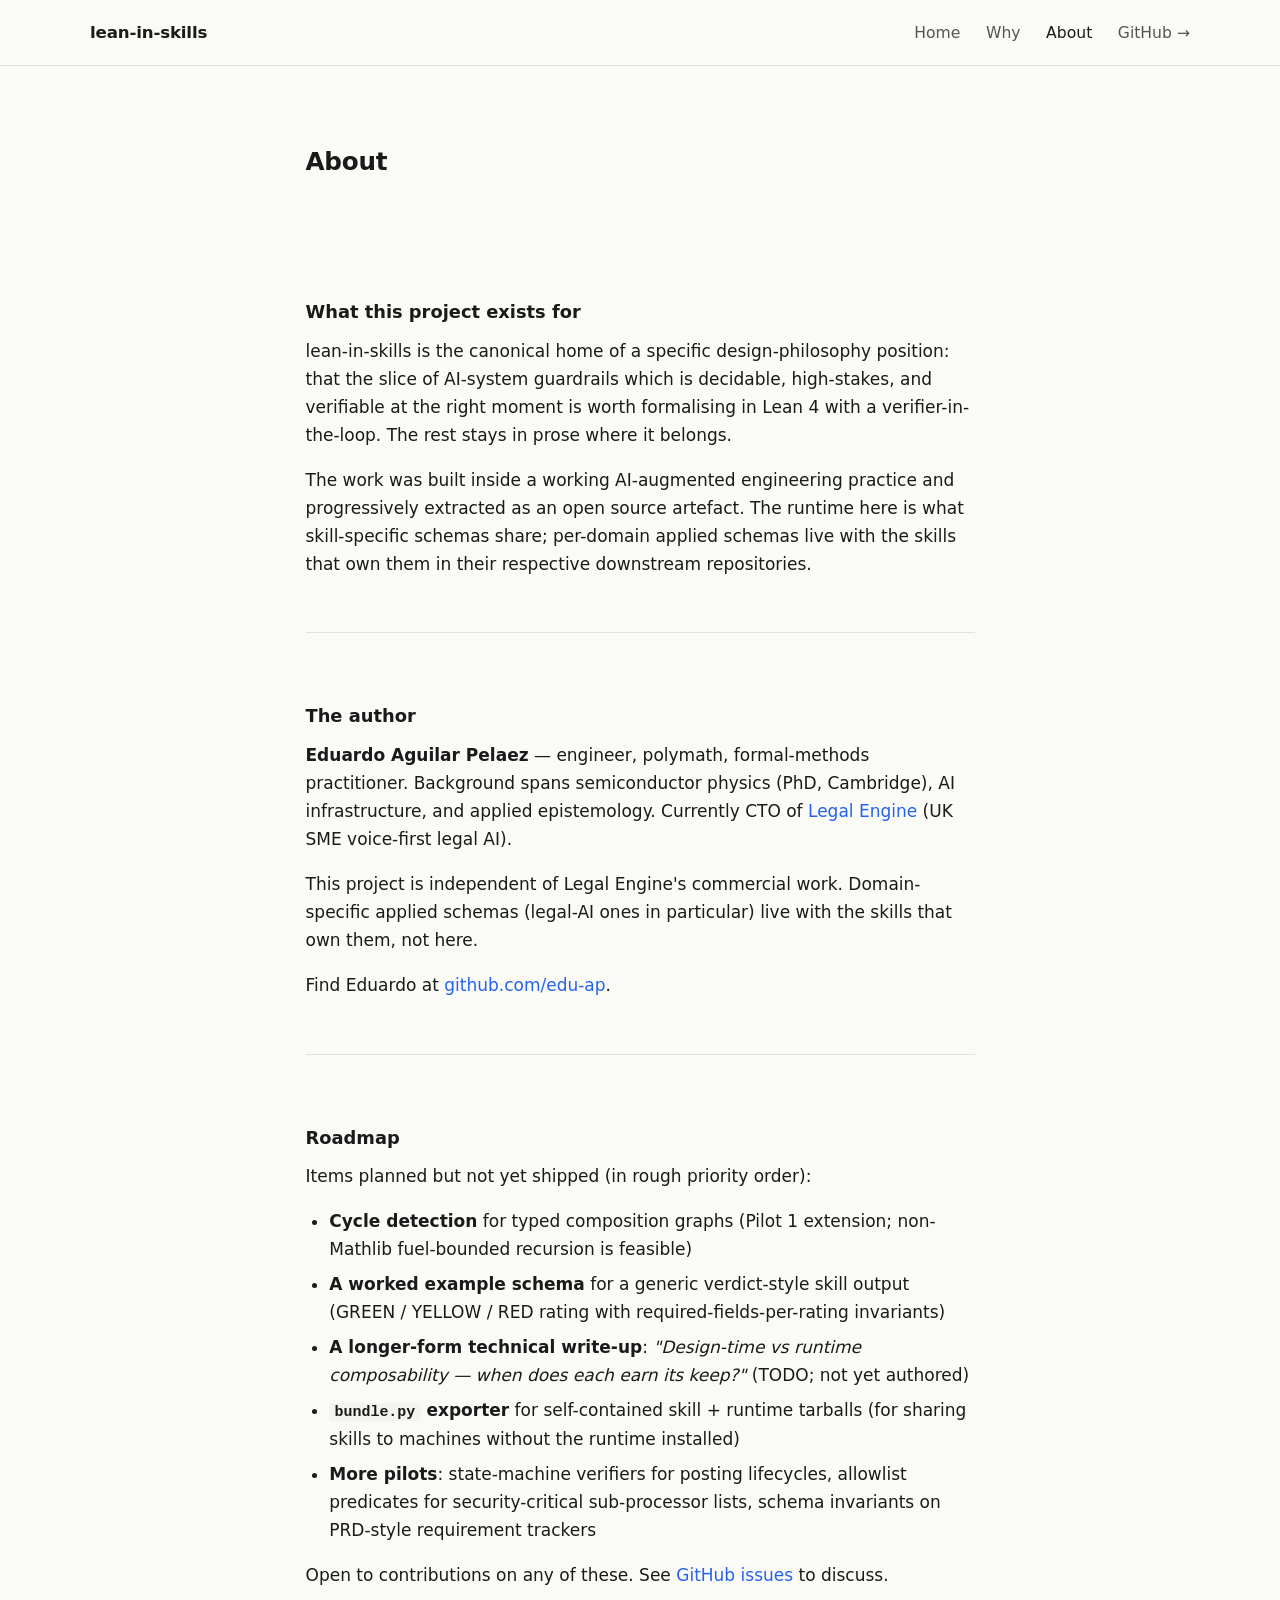
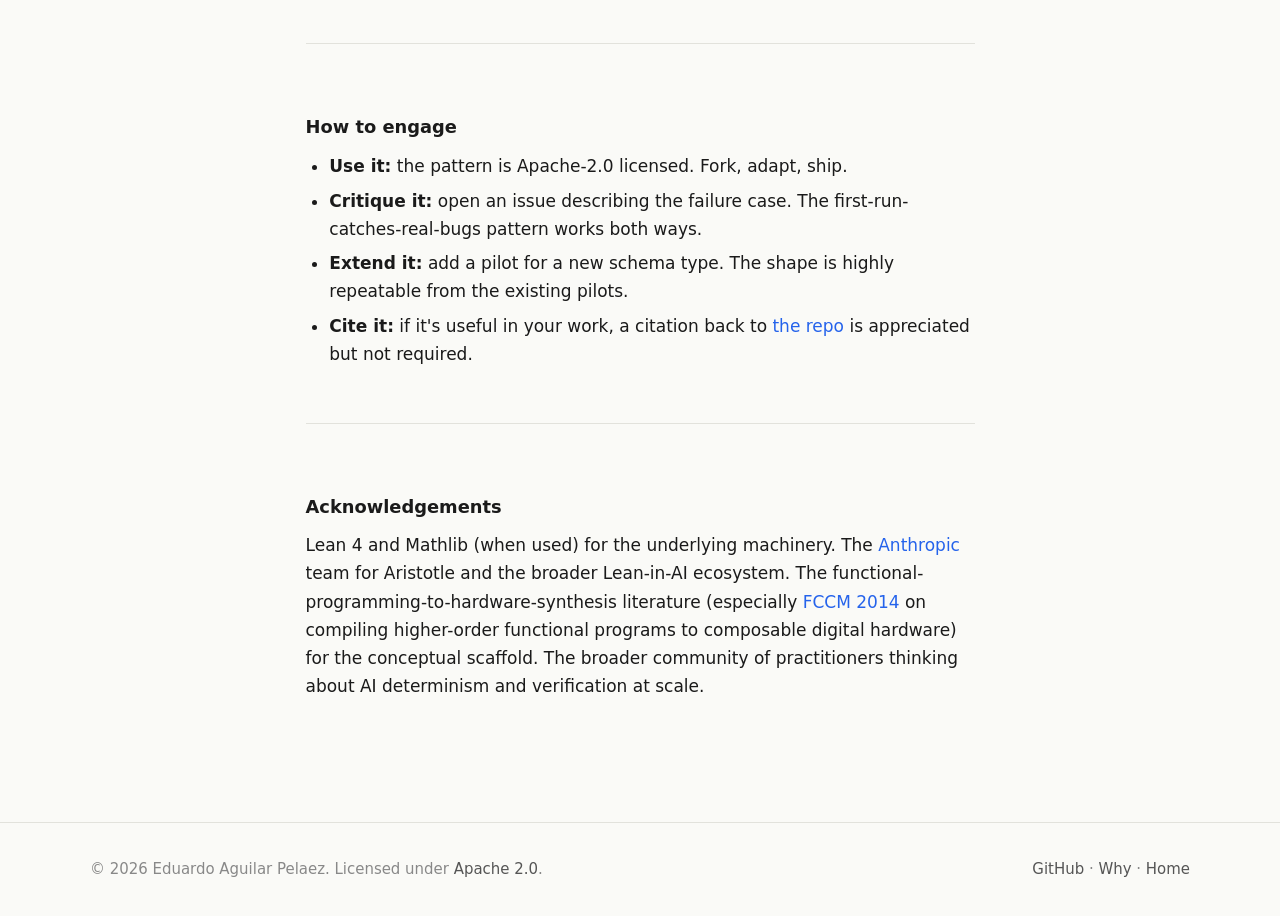
==== docs/about.html @ e6b14271 "feat(site): v0.1 of GitHub Pages site under docs/ Four pages and a stylesheet for serving at lean-in" ====
<!DOCTYPE html>
<html lang="en-GB">
<head>
<meta charset="utf-8" />
<meta name="viewport" content="width=device-width, initial-scale=1" />
<title>About · lean-in-skills</title>
<meta name="description" content="The project's origin, the author, and the roadmap." />
<link rel="stylesheet" href="style.css" />
<link rel="icon" href="data:image/svg+xml,%3Csvg xmlns='http://www.w3.org/2000/svg' viewBox='0 0 100 100'%3E%3Crect width='100' height='100' rx='15' fill='%232563eb'/%3E%3Ctext x='50' y='66' font-family='monospace' font-size='52' fill='white' text-anchor='middle' font-weight='600'%3Eλ%3C/text%3E%3C/svg%3E" />
</head>
<body>

<nav class="top">
  <div class="inner">
    <div class="brand"><a href="/">lean-in-skills</a></div>
    <div class="links">
      <a href="/">Home</a>
      <a href="/why.html">Why</a>
      <a href="/about.html" class="active">About</a>
      <a href="https://github.com/edu-ap/lean-in-skills" target="_blank" rel="noopener">GitHub →</a>
    </div>
  </div>
</nav>

<main class="narrow">

<section style="border: none; padding-top: 2rem;">
  <h2>About</h2>
</section>

<section>
  <h3>What this project exists for</h3>
  <p>lean-in-skills is the canonical home of a specific design-philosophy position: that the slice of AI-system guardrails which is decidable, high-stakes, and verifiable at the right moment is worth formalising in Lean 4 with a verifier-in-the-loop. The rest stays in prose where it belongs.</p>
  <p>The work was built inside a working AI-augmented engineering practice and progressively extracted as an open source artefact. The runtime here is what skill-specific schemas share; per-domain applied schemas live with the skills that own them in their respective downstream repositories.</p>
</section>

<section>
  <h3>The author</h3>
  <p><strong>Eduardo Aguilar Pelaez</strong> — engineer, polymath, formal-methods practitioner. Background spans semiconductor physics (PhD, Cambridge), AI infrastructure, and applied epistemology. Currently CTO of <a href="https://legalengine.co.uk" target="_blank" rel="noopener">Legal Engine</a> (UK SME voice-first legal AI).</p>
  <p>This project is independent of Legal Engine's commercial work. Domain-specific applied schemas (legal-AI ones in particular) live with the skills that own them, not here.</p>
  <p>Find Eduardo at <a href="https://github.com/edu-ap" target="_blank" rel="noopener">github.com/edu-ap</a>.</p>
</section>

<section>
  <h3>Roadmap</h3>
  <p>Items planned but not yet shipped (in rough priority order):</p>
  <ul>
    <li><strong>Cycle detection</strong> for typed composition graphs (Pilot 1 extension; non-Mathlib fuel-bounded recursion is feasible)</li>
    <li><strong>A worked example schema</strong> for a generic verdict-style skill output (GREEN / YELLOW / RED rating with required-fields-per-rating invariants)</li>
    <li><strong>A longer-form technical write-up</strong>: <em>"Design-time vs runtime composability — when does each earn its keep?"</em> (TODO; not yet authored)</li>
    <li><strong><code>bundle.py</code> exporter</strong> for self-contained skill + runtime tarballs (for sharing skills to machines without the runtime installed)</li>
    <li><strong>More pilots</strong>: state-machine verifiers for posting lifecycles, allowlist predicates for security-critical sub-processor lists, schema invariants on PRD-style requirement trackers</li>
  </ul>
  <p>Open to contributions on any of these. See <a href="https://github.com/edu-ap/lean-in-skills/issues" target="_blank" rel="noopener">GitHub issues</a> to discuss.</p>
</section>

<section>
  <h3>How to engage</h3>
  <ul>
    <li><strong>Use it:</strong> the pattern is Apache-2.0 licensed. Fork, adapt, ship.</li>
    <li><strong>Critique it:</strong> open an issue describing the failure case. The first-run-catches-real-bugs pattern works both ways.</li>
    <li><strong>Extend it:</strong> add a pilot for a new schema type. The shape is highly repeatable from the existing pilots.</li>
    <li><strong>Cite it:</strong> if it's useful in your work, a citation back to <a href="https://github.com/edu-ap/lean-in-skills" target="_blank" rel="noopener">the repo</a> is appreciated but not required.</li>
  </ul>
</section>

<section>
  <h3>Acknowledgements</h3>
  <p>Lean 4 and Mathlib (when used) for the underlying machinery. The <a href="https://www.anthropic.com" target="_blank" rel="noopener">Anthropic</a> team for Aristotle and the broader Lean-in-AI ecosystem. The functional-programming-to-hardware-synthesis literature (especially <a href="https://doi.org/10.1109/FCCM.2014.69" target="_blank" rel="noopener">FCCM 2014</a> on compiling higher-order functional programs to composable digital hardware) for the conceptual scaffold. The broader community of practitioners thinking about AI determinism and verification at scale.</p>
</section>

</main>

<footer>
  <div class="inner">
    <div>
      © 2026 Eduardo Aguilar Pelaez. Licensed under
      <a href="https://github.com/edu-ap/lean-in-skills/blob/main/LICENSE" target="_blank" rel="noopener">Apache 2.0</a>.
    </div>
    <div>
      <a href="https://github.com/edu-ap/lean-in-skills" target="_blank" rel="noopener">GitHub</a> ·
      <a href="/why.html">Why</a> ·
      <a href="/">Home</a>
    </div>
  </div>
</footer>

</body>
</html>
---- docs/style.css ----
/* lean-in-skills · site styles · v0.1 */

:root {
  --bg: #fafaf7;
  --fg: #1a1a1a;
  --muted: #555;
  --subtle: #888;
  --border: #e2e2dc;
  --accent: #2563eb;
  --accent-soft: #eaf0fe;
  --code-bg: #f4f4ee;
  --content-max: 68ch;
  --mono: ui-monospace, "SF Mono", Menlo, Consolas, "Liberation Mono", monospace;
  --sans: -apple-system, BlinkMacSystemFont, "Segoe UI", system-ui, Roboto,
          "Helvetica Neue", Arial, sans-serif;
}

* { box-sizing: border-box; }

html, body {
  margin: 0;
  padding: 0;
  background: var(--bg);
  color: var(--fg);
  font-family: var(--sans);
  font-size: 17px;
  line-height: 1.65;
  -webkit-font-smoothing: antialiased;
}

a { color: var(--accent); text-decoration: none; }
a:hover { text-decoration: underline; }

/* Nav */

nav.top {
  border-bottom: 1px solid var(--border);
  background: var(--bg);
  padding: 1.1rem 1.5rem;
  position: sticky;
  top: 0;
  z-index: 10;
}
nav.top .inner {
  max-width: 1100px;
  margin: 0 auto;
  display: flex;
  justify-content: space-between;
  align-items: baseline;
  gap: 2rem;
}
nav.top .brand {
  font-weight: 600;
  color: var(--fg);
  font-size: 0.98rem;
  letter-spacing: -0.01em;
}
nav.top .brand a { color: inherit; }
nav.top .links { display: flex; gap: 1.5rem; }
nav.top .links a {
  color: var(--muted);
  font-size: 0.92rem;
}
nav.top .links a:hover { color: var(--fg); text-decoration: none; }
nav.top .links a.active { color: var(--fg); font-weight: 500; }

/* Main */

main {
  max-width: 1100px;
  margin: 0 auto;
  padding: 2.5rem 1.5rem 4rem;
}

main.narrow { max-width: 720px; }

.hero {
  padding: 3rem 0 2rem;
  border-bottom: 1px solid var(--border);
}
.hero h1 {
  margin: 0 0 0.5rem;
  font-size: 2.1rem;
  font-weight: 600;
  letter-spacing: -0.02em;
  line-height: 1.15;
}
.hero .tagline {
  margin: 0 0 1.5rem;
  font-size: 1.05rem;
  color: var(--muted);
  max-width: 60ch;
}
.hero .thesis-callout {
  margin: 1.5rem 0;
  padding: 1.2rem 1.5rem;
  background: var(--accent-soft);
  border-left: 3px solid var(--accent);
  border-radius: 4px;
  font-size: 1.05rem;
  line-height: 1.5;
  color: #1f3a8a;
  max-width: 60ch;
}
.hero .cta-row {
  display: flex;
  gap: 1rem;
  margin-top: 1.8rem;
  flex-wrap: wrap;
}
.cta {
  display: inline-block;
  padding: 0.6rem 1.2rem;
  background: var(--accent);
  color: white;
  border-radius: 4px;
  font-size: 0.95rem;
  font-weight: 500;
  border: 1px solid var(--accent);
  transition: transform 0.1s, box-shadow 0.1s;
}
.cta:hover {
  background: #1d4ed8;
  text-decoration: none;
  transform: translateY(-1px);
  box-shadow: 0 2px 4px rgba(37, 99, 235, 0.2);
}
.cta.secondary {
  background: var(--bg);
  color: var(--accent);
  border: 1px solid var(--border);
}
.cta.secondary:hover {
  background: var(--accent-soft);
  border-color: var(--accent);
}

/* Sections */

section { padding: 2.2rem 0; border-bottom: 1px solid var(--border); }
section:last-of-type { border-bottom: none; }
section h2 {
  margin: 0 0 0.5rem;
  font-size: 1.45rem;
  font-weight: 600;
  letter-spacing: -0.01em;
}
section h3 {
  margin: 1.8rem 0 0.6rem;
  font-size: 1.05rem;
  font-weight: 600;
  color: var(--fg);
}
section p { margin: 0 0 1rem; max-width: var(--content-max); }
section ul, section ol { max-width: var(--content-max); margin: 0 0 1rem; padding-left: 1.4rem; }
section li { margin-bottom: 0.4rem; }

/* Audience pills */

.audience {
  display: flex;
  flex-wrap: wrap;
  gap: 0.6rem;
  margin: 1rem 0;
}
.audience .pill {
  background: white;
  border: 1px solid var(--border);
  padding: 0.4rem 0.85rem;
  border-radius: 999px;
  font-size: 0.85rem;
  color: var(--muted);
}

/* Code + diagram */

code {
  font-family: var(--mono);
  font-size: 0.88em;
  background: var(--code-bg);
  padding: 0.1em 0.35em;
  border-radius: 3px;
}
pre {
  background: var(--code-bg);
  border: 1px solid var(--border);
  padding: 1rem 1.2rem;
  border-radius: 4px;
  overflow-x: auto;
  font-size: 0.85rem;
  line-height: 1.55;
}
pre code { background: transparent; padding: 0; font-size: inherit; }

.diagram {
  font-family: var(--mono);
  font-size: 0.78rem;
  line-height: 1.4;
  background: white;
  border: 1px solid var(--border);
  border-radius: 4px;
  padding: 1.2rem 1.5rem;
  margin: 1.5rem 0;
  overflow-x: auto;
  white-space: pre;
  color: var(--fg);
}

/* Comparison table */

.compare-grid {
  display: grid;
  grid-template-columns: 1fr 1fr;
  gap: 1.2rem;
  margin: 1.5rem 0;
}
.compare-card {
  background: white;
  border: 1px solid var(--border);
  border-radius: 4px;
  padding: 1.2rem 1.4rem;
}
.compare-card h4 {
  margin: 0 0 0.6rem;
  font-size: 0.92rem;
  text-transform: uppercase;
  letter-spacing: 0.05em;
  color: var(--subtle);
  font-weight: 600;
}
.compare-card.runtime { border-top: 3px solid #d97706; }
.compare-card.design { border-top: 3px solid var(--accent); }
.compare-card ul { margin: 0; padding-left: 1.2rem; }
.compare-card li { font-size: 0.95rem; margin-bottom: 0.4rem; }

@media (max-width: 720px) {
  .compare-grid { grid-template-columns: 1fr; }
}

/* Table */

table.std {
  width: 100%;
  border-collapse: collapse;
  margin: 1.2rem 0;
  font-size: 0.95rem;
  background: white;
  border: 1px solid var(--border);
  border-radius: 4px;
  overflow: hidden;
}
table.std th, table.std td {
  padding: 0.7rem 1rem;
  text-align: left;
  border-bottom: 1px solid var(--border);
  vertical-align: top;
}
table.std th {
  background: #f5f5ef;
  font-weight: 600;
  font-size: 0.88rem;
  text-transform: uppercase;
  letter-spacing: 0.04em;
  color: var(--muted);
}
table.std tr:last-child td { border-bottom: none; }

/* Footer */

footer {
  border-top: 1px solid var(--border);
  padding: 2rem 1.5rem;
  font-size: 0.88rem;
  color: var(--subtle);
  background: var(--bg);
}
footer .inner {
  max-width: 1100px;
  margin: 0 auto;
  display: flex;
  flex-wrap: wrap;
  gap: 2rem;
  justify-content: space-between;
}
footer a { color: var(--muted); }
footer a:hover { color: var(--fg); }

/* Misc */

.muted { color: var(--muted); }
.subtle { color: var(--subtle); }
hr { border: none; border-top: 1px solid var(--border); margin: 2rem 0; }
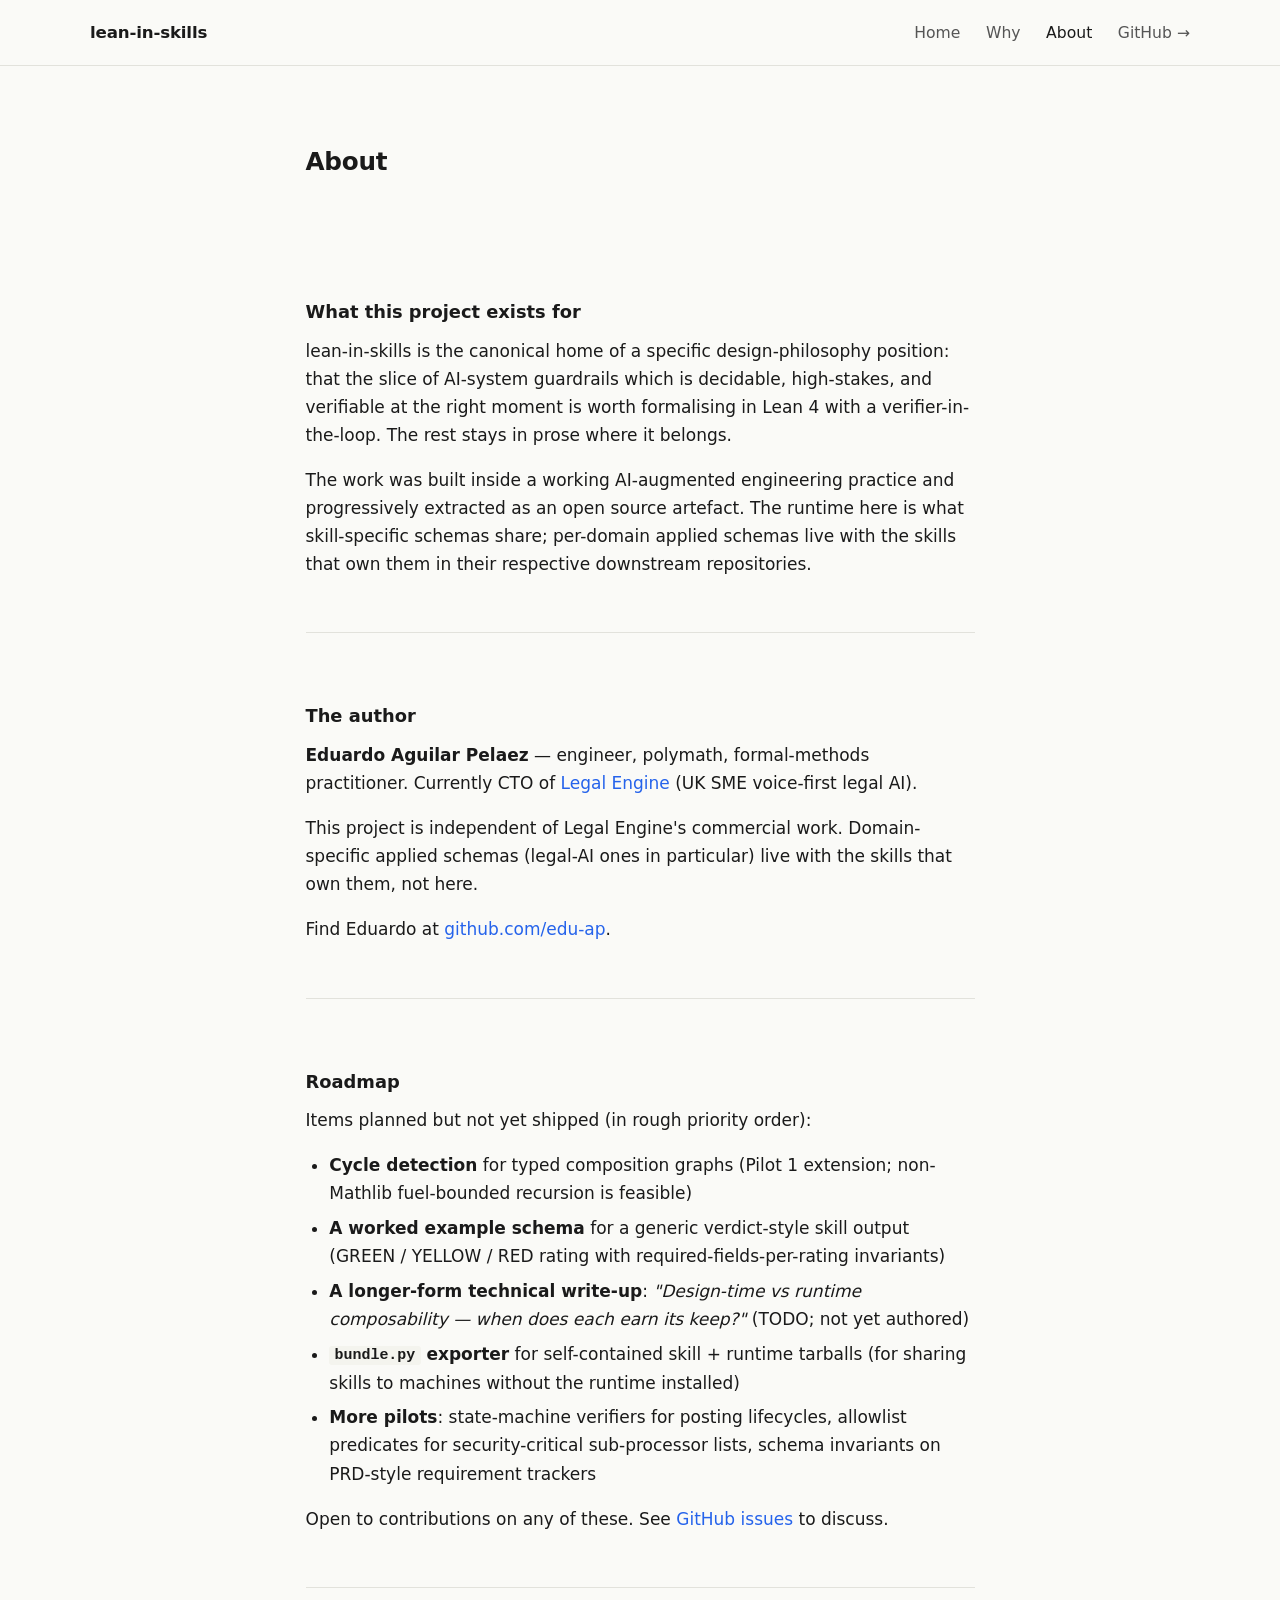
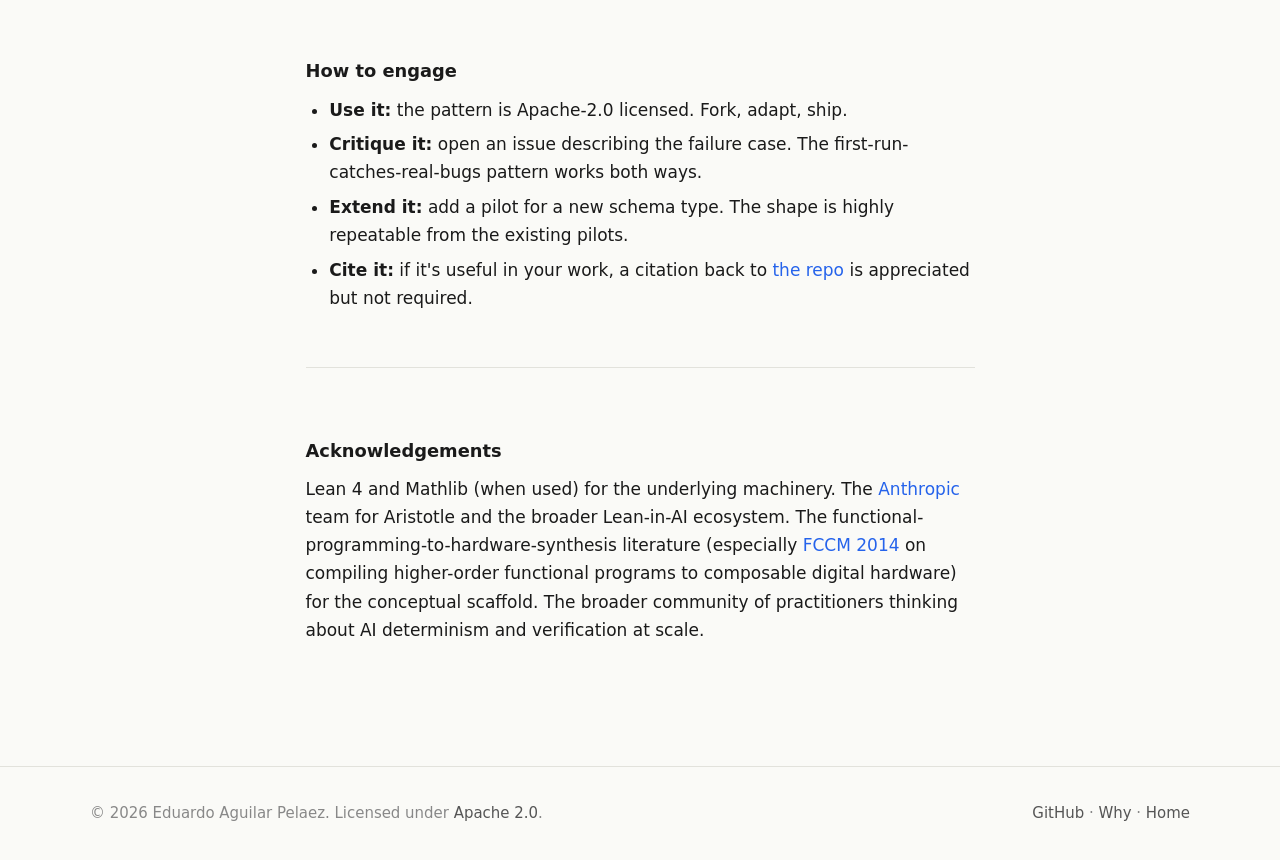
==== commit 2766ae0a: "fix(about): remove fabricated 'PhD, Cambridge' biographical claim The author bio incorrectly stated " ====
--- a/docs/about.html
+++ b/docs/about.html
@@ -36,7 +36,7 @@
 
 <section>
   <h3>The author</h3>
-  <p><strong>Eduardo Aguilar Pelaez</strong> — engineer, polymath, formal-methods practitioner. Background spans semiconductor physics (PhD, Cambridge), AI infrastructure, and applied epistemology. Currently CTO of <a href="https://legalengine.co.uk" target="_blank" rel="noopener">Legal Engine</a> (UK SME voice-first legal AI).</p>
+  <p><strong>Eduardo Aguilar Pelaez</strong> — engineer, polymath, formal-methods practitioner. Currently CTO of <a href="https://legalengine.co.uk" target="_blank" rel="noopener">Legal Engine</a> (UK SME voice-first legal AI).</p>
   <p>This project is independent of Legal Engine's commercial work. Domain-specific applied schemas (legal-AI ones in particular) live with the skills that own them, not here.</p>
   <p>Find Eduardo at <a href="https://github.com/edu-ap" target="_blank" rel="noopener">github.com/edu-ap</a>.</p>
 </section>
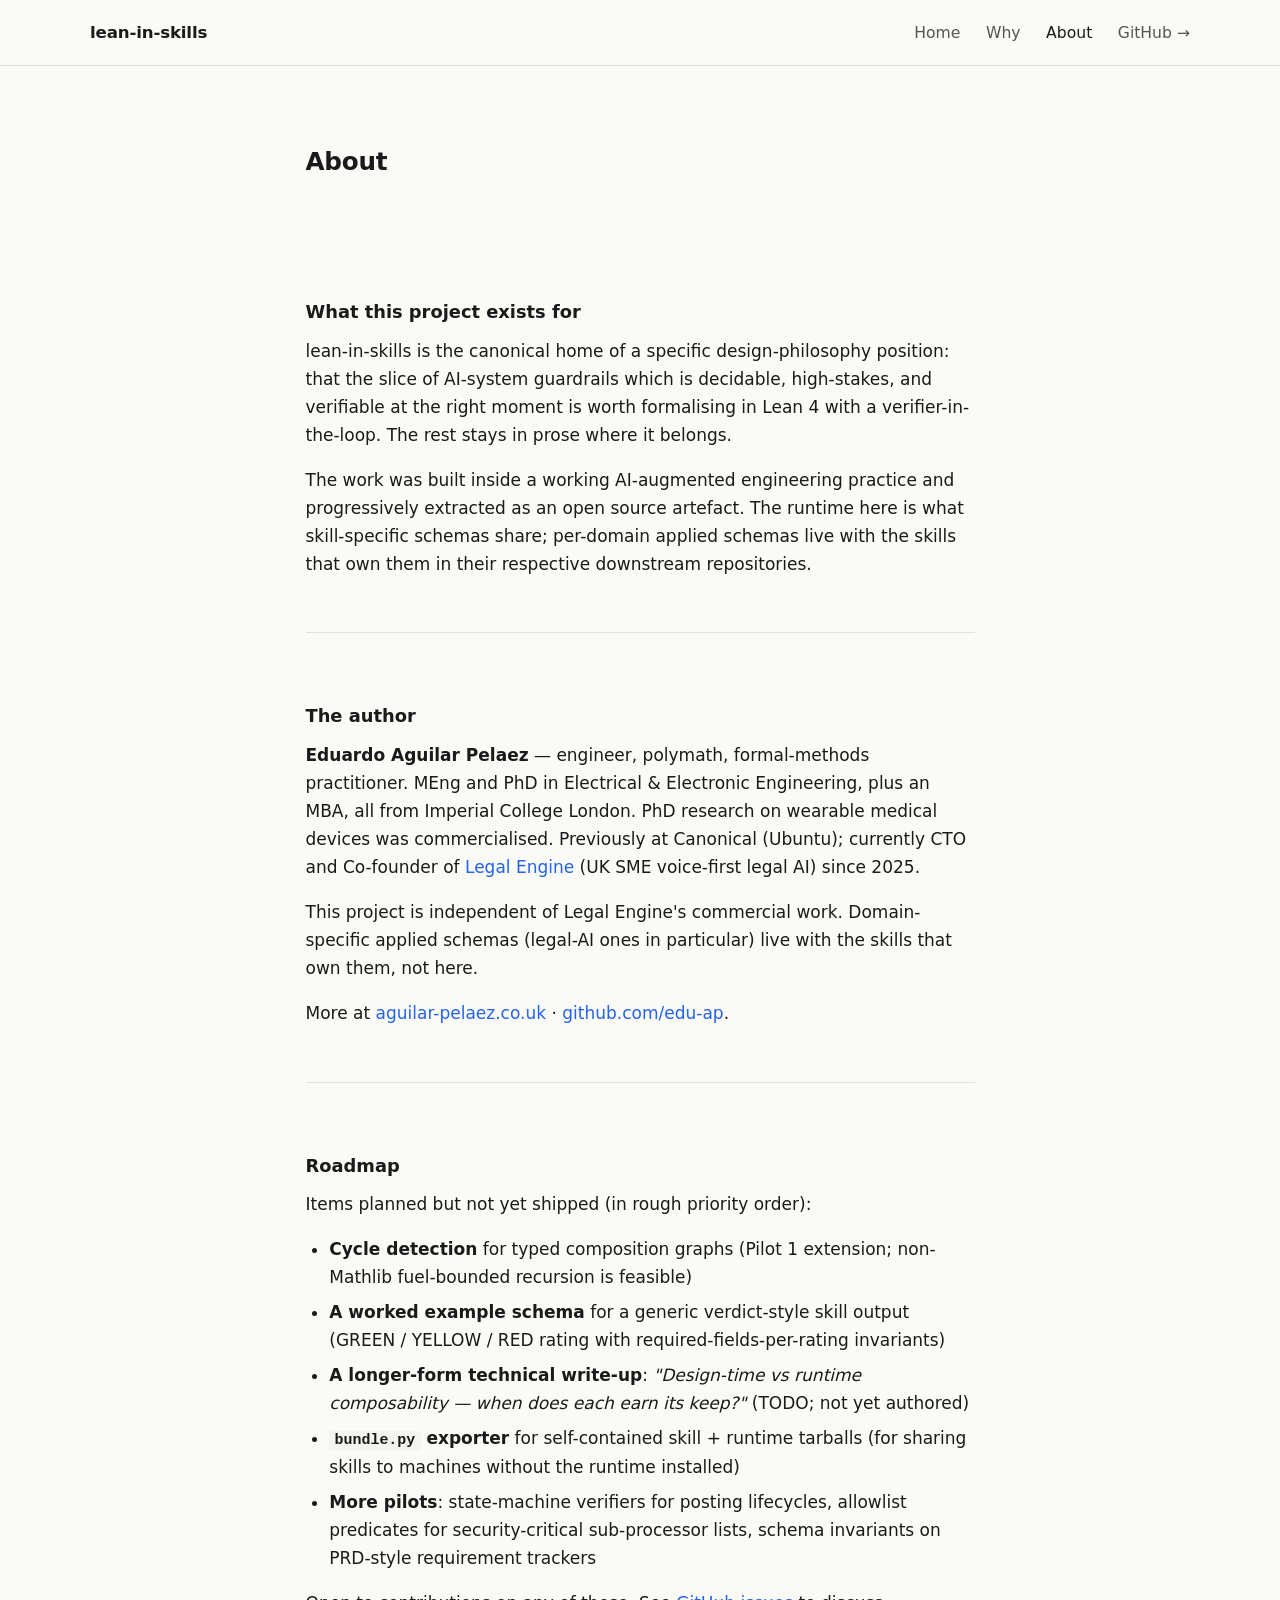
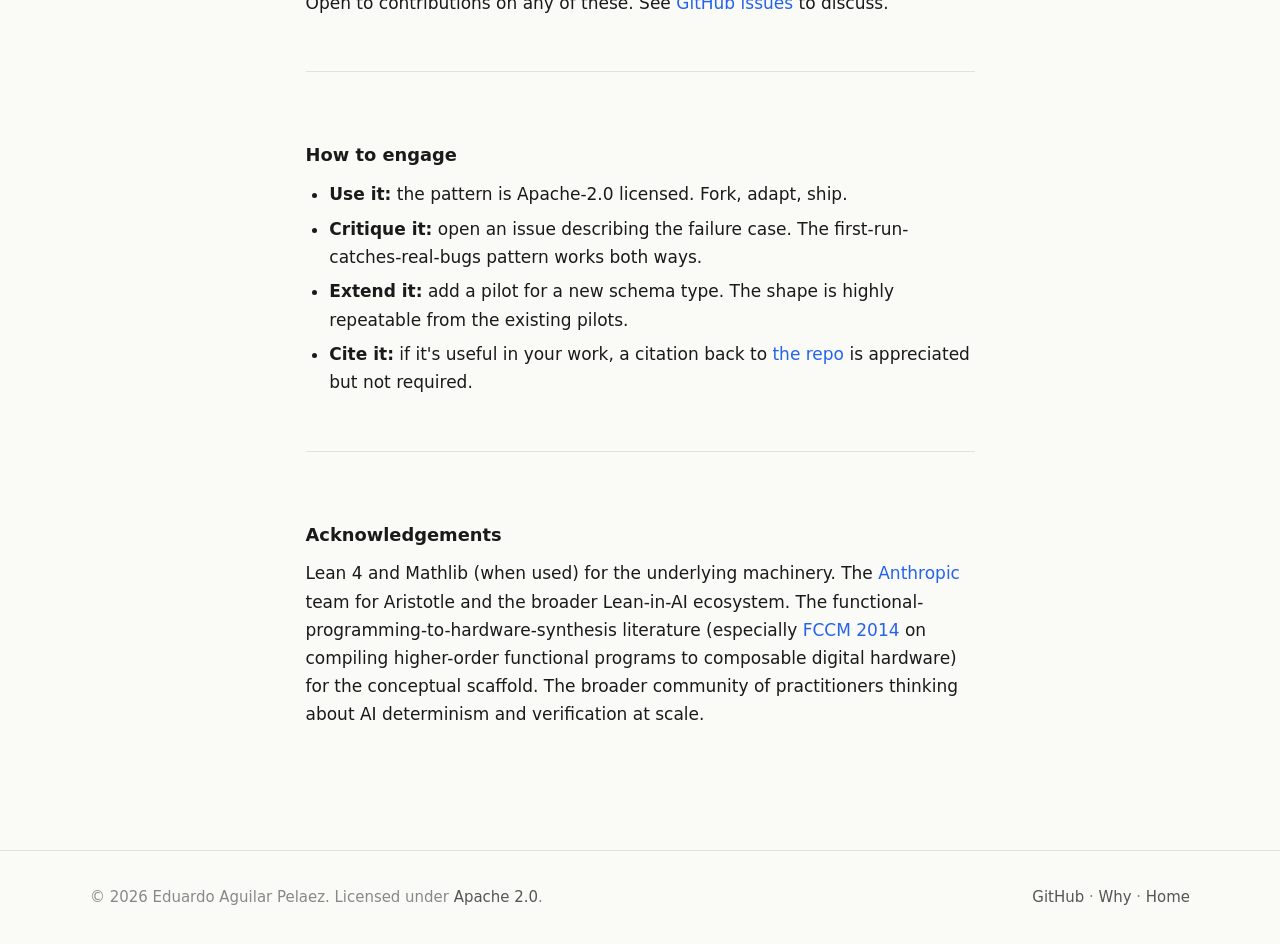
==== commit c46deb57: "fix(about): restore verified bio (Imperial degrees, Canonical, LE 2025) Replaces the trimmed bio (af" ====
--- a/docs/about.html
+++ b/docs/about.html
@@ -36,9 +36,9 @@
 
 <section>
   <h3>The author</h3>
-  <p><strong>Eduardo Aguilar Pelaez</strong> — engineer, polymath, formal-methods practitioner. Currently CTO of <a href="https://legalengine.co.uk" target="_blank" rel="noopener">Legal Engine</a> (UK SME voice-first legal AI).</p>
+  <p><strong>Eduardo Aguilar Pelaez</strong> — engineer, polymath, formal-methods practitioner. MEng and PhD in Electrical &amp; Electronic Engineering, plus an MBA, all from Imperial College London. PhD research on wearable medical devices was commercialised. Previously at Canonical (Ubuntu); currently CTO and Co-founder of <a href="https://legalengine.co.uk" target="_blank" rel="noopener">Legal Engine</a> (UK SME voice-first legal AI) since 2025.</p>
   <p>This project is independent of Legal Engine's commercial work. Domain-specific applied schemas (legal-AI ones in particular) live with the skills that own them, not here.</p>
-  <p>Find Eduardo at <a href="https://github.com/edu-ap" target="_blank" rel="noopener">github.com/edu-ap</a>.</p>
+  <p>More at <a href="https://aguilar-pelaez.co.uk" target="_blank" rel="noopener">aguilar-pelaez.co.uk</a> · <a href="https://github.com/edu-ap" target="_blank" rel="noopener">github.com/edu-ap</a>.</p>
 </section>
 
 <section>
